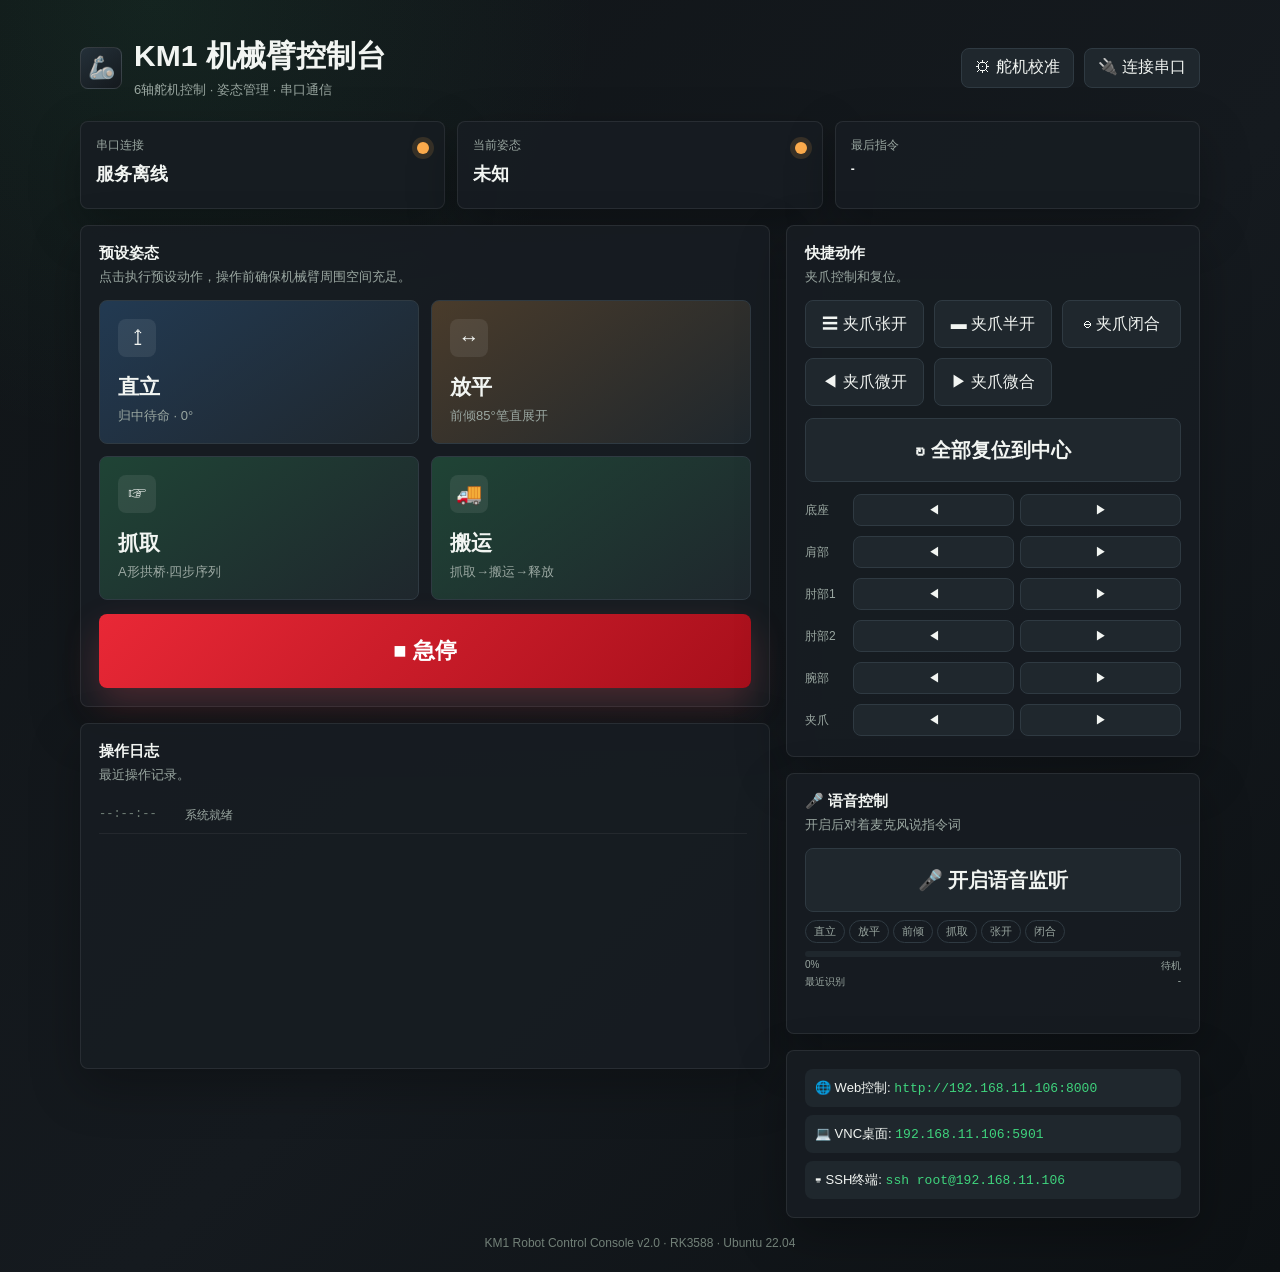
==== 子项目/RK3588_语音识别_机械臂/latest_from_3588/extracted/root/robot_arm/frontend/index.html @ 9ca60132 "backup: artificial intelligence lab" ====
﻿<!DOCTYPE html>
<html lang="zh-CN">
<head>
<meta charset="UTF-8">
<meta name="viewport" content="width=device-width, initial-scale=1.0">
<title>KM1 机械臂控制台</title>
<style>
:root {
  color-scheme: dark;
  --bg: #0d1114; --surface: #171d22; --surface2: #1f272d;
  --line: #2f3a42; --text: #f2f5f2; --muted: #9aa7a1; --muted2: #728078;
  --green: #3fd47d; --blue: #4da3ff; --orange: #ffad4d; --red: #ff5b66;
  --green-soft: rgba(63,212,125,0.14);
  --radius: 8px; --shadow: 0 18px 50px rgba(0,0,0,0.28);
}
* { box-sizing: border-box; }
body {
  margin: 0; min-height: 100vh; font-family: -apple-system,BlinkMacSystemFont,"Microsoft YaHei",sans-serif;
  background: radial-gradient(circle at 12% 0%, rgba(63,212,125,0.08), transparent 28rem),
              linear-gradient(135deg, #101417 0%, #151a1f 55%, #0d1114 100%);
  color: var(--text);
}
button, input { font: inherit; }
button { -webkit-tap-highlight-color: transparent; }
.app { width: min(1120px, calc(100% - 32px)); margin: 0 auto; padding: 22px 0 18px; }
.topbar { display: flex; align-items: center; justify-content: space-between; gap: 18px; padding: 14px 0 22px; }
.brand { display: flex; align-items: center; gap: 12px; }
.brand-mark { width: 42px; height: 42px; display: grid; place-items: center; border: 1px solid rgba(255,255,255,0.12); border-radius: var(--radius); background: linear-gradient(145deg,#243039,#14191d); font-size: 22px; }
h1 { margin: 0; font-size: clamp(21px,3vw,30px); }
.subtitle { margin: 4px 0 0; color: var(--muted); font-size: 13px; }
.status-grid { display: grid; grid-template-columns: repeat(3, minmax(0,1fr)); gap: 12px; margin-bottom: 16px; }
.status-tile, .panel { background: rgba(23,29,34,0.92); border: 1px solid rgba(255,255,255,0.08); border-radius: var(--radius); box-shadow: var(--shadow); }
.status-tile { min-height: 88px; padding: 15px; display: flex; justify-content: space-between; gap: 14px; }
.status-label { display: block; color: var(--muted); font-size: 12px; margin-bottom: 8px; }
.status-value { display: block; font-size: 18px; font-weight: 700; }
.dot { flex: 0 0 auto; width: 12px; height: 12px; margin-top: 5px; border-radius: 50%; background: #5f6a64; box-shadow: 0 0 0 5px rgba(255,255,255,0.04); }
.dot.on { background: var(--green); box-shadow: 0 0 0 5px var(--green-soft), 0 0 18px rgba(63,212,125,0.6); }
.dot.warn { background: var(--orange); box-shadow: 0 0 0 5px rgba(255,173,77,0.14); }
main { display: grid; grid-template-columns: minmax(0,1.25fr) minmax(320px,0.75fr); gap: 16px; align-items: start; }
.panel { padding: 18px; }
.panel + .panel { margin-top: 16px; }
.panel-head { display: flex; align-items: flex-start; justify-content: space-between; gap: 12px; margin-bottom: 14px; }
h2 { margin: 0; font-size: 15px; }
.section-note { margin: 5px 0 0; color: var(--muted); font-size: 13px; }
.pose-grid { display: grid; grid-template-columns: repeat(2, minmax(0,1fr)); gap: 12px; }
.pose-btn { min-height: 120px; padding: 18px; text-align: left; color: var(--text); background: var(--surface2); border: 1px solid var(--line); border-radius: var(--radius); cursor: pointer; transition: transform 0.12s, border-color 0.12s, background 0.12s; }
.pose-btn:hover { transform: translateY(-1px); }
.pose-btn.custom { background: linear-gradient(145deg, rgba(77,163,255,0.22), rgba(31,39,45,0.98)); }
.pose-btn.stand { background: linear-gradient(145deg, rgba(77,163,255,0.22), rgba(31,39,45,0.98)); }
.pose-btn.flat { background: linear-gradient(145deg, rgba(255,173,77,0.22), rgba(31,39,45,0.98)); }
.pose-btn.grab { background: linear-gradient(145deg, rgba(63,212,125,0.22), rgba(31,39,45,0.98)); }
.pose-icon { display: grid; place-items: center; width: 38px; height: 38px; margin-bottom: 16px; border-radius: var(--radius); background: rgba(255,255,255,0.08); font-size: 21px; }
.pose-title { display: block; font-size: 21px; font-weight: 800; margin-bottom: 6px; }
.pose-desc { display: block; color: var(--muted); font-size: 13px; }
.stop-btn { width: 100%; min-height: 74px; margin-top: 14px; padding: 0 18px; display: flex; align-items: center; justify-content: center; gap: 10px; color: #fff; background: linear-gradient(135deg,#e92836,#a70f1b); border: 0; border-radius: var(--radius); cursor: pointer; box-shadow: 0 16px 36px rgba(255,91,102,0.22); font-size: 22px; font-weight: 900; transition: transform 0.12s, box-shadow 0.12s; }
.stop-btn:hover { box-shadow: 0 18px 42px rgba(255,91,102,0.32); }
.quick-grid { display: grid; grid-template-columns: repeat(3, minmax(0,1fr)); gap: 10px; }
.quick-btn { min-height: 48px; padding: 0 13px; display: inline-flex; align-items: center; justify-content: center; gap: 8px; color: var(--text); background: var(--surface2); border: 1px solid var(--line); border-radius: var(--radius); cursor: pointer; transition: transform 0.12s, border-color 0.12s, background 0.12s; }
.quick-btn:hover { border-color: var(--green); color: var(--green); }
.large-btn { min-height: 64px; font-size: 20px; font-weight: 800; }
.pose-btn:active, .stop-btn:active, .quick-btn:active { transform: scale(0.98); }
.serial-row { display: flex; gap: 10px; align-items: center; margin-bottom: 12px; }
.serial-status { font-size: 13px; color: var(--muted); }
.log-list { height: 252px; overflow-y: auto; padding-right: 4px; color: var(--muted); font-family: "Cascadia Mono",Consolas,monospace; font-size: 12px; }
.log-list div { display: grid; grid-template-columns: 76px 1fr; gap: 10px; padding: 9px 0; border-bottom: 1px solid rgba(255,255,255,0.06); }
.log-list time { color: var(--muted2); }
.log-list .ok { color: var(--green); }
.log-list .err { color: var(--red); }
.footer { padding: 18px 0 4px; color: var(--muted2); text-align: center; font-size: 12px; }
.link-btn { display: inline-flex; align-items: center; justify-content: center; gap: 8px; min-height: 40px; padding: 0 13px; color: var(--text); text-decoration: none; background: var(--surface2); border: 1px solid var(--line); border-radius: var(--radius); cursor: pointer; transition: transform 0.12s, border-color 0.12s, color 0.12s; }
.link-btn:hover { border-color: var(--green); color: var(--green); }
@media (max-width: 860px) { .status-grid, main { grid-template-columns: 1fr; } }
@media (max-width: 540px) { .app { width: min(100% - 20px, 1120px); } .pose-grid, .quick-grid { grid-template-columns: 1fr; } .panel { padding: 15px; } }
</style>
</head>
<body>
<div class="app">
  <header class="topbar">
    <div class="brand">
      <div class="brand-mark">&#129470;</div>
      <div><h1>KM1 机械臂控制台</h1><p class="subtitle">6轴舵机控制 · 姿态管理 · 串口通信</p></div>
    </div>
    <nav style="display:flex;gap:10px;flex-wrap:wrap;">
      <a class="link-btn" href="/calibrate">&#9881; 舵机校准</a>
      <button class="link-btn" onclick="toggleSerial()" id="serial-btn">&#128268; 连接串口</button>
    </nav>
  </header>

  <section class="status-grid">
    <div class="status-tile"><div><span class="status-label">串口连接</span><span class="status-value" id="serial-text">检查中</span></div><span id="serial-dot" class="dot"></span></div>
    <div class="status-tile"><div><span class="status-label">当前姿态</span><span class="status-value" id="pose-text">未知</span></div><span class="dot warn"></span></div>
    <div class="status-tile"><div><span class="status-label">最后指令</span><span class="status-value" id="last-cmd" style="font-size:12px;word-break:break-all;">-</span></div></div>
  </section>

  <main>
    <section>
      <div class="panel">
        <div class="panel-head"><div><h2>预设姿态</h2><p class="section-note">点击执行预设动作，操作前确保机械臂周围空间充足。</p></div></div>
        <div class="pose-grid" id="pose-grid">
          <button class="pose-btn stand" onclick="doPose('直立')"><span class="pose-icon">&#8613;</span><span class="pose-title">直立</span><span class="pose-desc">归中待命 · 0°</span></button>
          <button class="pose-btn flat" onclick="doPose('放平')"><span class="pose-icon">&#8596;</span><span class="pose-title">放平</span><span class="pose-desc">前倾85°笔直展开</span></button>
          <button class="pose-btn grab" onclick="doSequence('抓取')"><span class="pose-icon">&#9758;</span><span class="pose-title">抓取</span><span class="pose-desc">A形拱桥·四步序列</span></button>
          <button class="pose-btn" style="background:linear-gradient(145deg,rgba(63,212,125,0.22),rgba(31,39,45,0.98))" onclick="doSequence('搬运')"><span class="pose-icon">&#128666;</span><span class="pose-title">搬运</span><span class="pose-desc">抓取→搬运→释放</span></button>
        </div>
        <button class="stop-btn" onclick="doStop()">&#9632; 急停</button>
      </div>

      <div class="panel">
        <div class="panel-head"><div><h2>操作日志</h2><p class="section-note">最近操作记录。</p></div></div>
        <div class="log-list" id="log-list"><div><time>--:--:--</time><span>系统就绪</span></div></div>
      </div>
    </section>

    <aside>
      <div class="panel">
        <div class="panel-head"><div><h2>快捷动作</h2><p class="section-note">夹爪控制和复位。</p></div></div>
        <div class="quick-grid">
          <button class="quick-btn" onclick="doGripper('open')">&#9776; 夹爪张开</button>
          <button class="quick-btn" onclick="doGripper('half')">&#9644; 夹爪半开</button>
          <button class="quick-btn" onclick="doGripper('close')">&#8854; 夹爪闭合</button>
          <button class="quick-btn" onclick="doGripperStep(-60)">&#9664; 夹爪微开</button>
          <button class="quick-btn" onclick="doGripperStep(60)">&#9654; 夹爪微合</button>
        </div>
        <button class="quick-btn large-btn" onclick="doAllCenter()" style="width:100%;margin-top:12px;">&#8635; 全部复位到中心</button>
        <div style="margin-top:10px;display:grid;gap:6px;" id="joint-controls"></div>
      </div>

      <div class="panel">
        <div class="panel-head"><div><h2>&#127908; 语音控制</h2><p class="section-note">开启后对着麦克风说指令词</p></div></div>
        <button class="quick-btn large-btn" id="voice-btn" onclick="toggleVoice()" style="width:100%;">&#127908; 开启语音监听</button>
        <div style="margin-top:8px;display:flex;flex-wrap:wrap;gap:4px;">
          <span style="padding:3px 8px;border:1px solid var(--line);border-radius:99px;font-size:11px;color:var(--muted);">直立</span>
          <span style="padding:3px 8px;border:1px solid var(--line);border-radius:99px;font-size:11px;color:var(--muted);">放平</span>
          <span style="padding:3px 8px;border:1px solid var(--line);border-radius:99px;font-size:11px;color:var(--muted);">前倾</span>
          <span style="padding:3px 8px;border:1px solid var(--line);border-radius:99px;font-size:11px;color:var(--muted);">抓取</span>
          <span style="padding:3px 8px;border:1px solid var(--line);border-radius:99px;font-size:11px;color:var(--muted);">张开</span>
          <span style="padding:3px 8px;border:1px solid var(--line);border-radius:99px;font-size:11px;color:var(--muted);">闭合</span>
        </div>
        <div style="margin-top:8px;height:6px;background:var(--surface2);border-radius:3px;overflow:hidden;">
          <div id="level-bar" style="height:100%;width:0%;background:linear-gradient(90deg,var(--green),var(--orange),var(--red));transition:width 0.3s;"></div>
        </div>
        <div style="display:flex;justify-content:space-between;font-size:10px;color:var(--muted);margin-top:2px;">
          <span id="level-text">0%</span><span id="voice-state">待机</span>
        </div>
        <div style="display:flex;justify-content:space-between;font-size:10px;color:var(--muted);margin-top:2px;">
          <span>最近识别</span><span id="voice-text-display">-</span>
        </div>
        <p id="voice-result" style="color:var(--green);font-size:13px;margin:8px 0 0;min-height:18px;"></p>
      </div>

      <div class="panel">
        <div style="display:grid;gap:8px;">
          <div style="padding:10px;background:var(--surface2);border-radius:var(--radius);font-size:13px;">
            &#127760; Web控制: <code style="color:var(--green);">http://192.168.11.106:8000</code>
          </div>
          <div style="padding:10px;background:var(--surface2);border-radius:var(--radius);font-size:13px;">
            &#128187; VNC桌面: <code style="color:var(--green);">192.168.11.106:5901</code>
          </div>
          <div style="padding:10px;background:var(--surface2);border-radius:var(--radius);font-size:13px;">
            &#9000; SSH终端: <code style="color:var(--green);">ssh root@192.168.11.106</code>
          </div>
        </div>
      </div>
    </aside>
  </main>
  <footer class="footer">KM1 Robot Control Console v2.0 · RK3588 · Ubuntu 22.04</footer>
</div>

<script>
const API = '';
let serialConnected = false;
let voiceOn = false;
let voiceTimer = null;

function setVoiceLevel(percent) {
  const raw = Math.max(0, Math.min(100, Number(percent) || 0));
  const p = Math.min(100, Math.pow(raw / 100, 0.72) * 78);
  document.getElementById('level-bar').style.width = p + '%';
  document.getElementById('level-text').textContent = Math.round(raw) + '%';
}

function syncVoiceStatus(v) {
  document.getElementById('voice-btn').textContent = v.running ? '关闭语音监听' : '开启语音监听';
  voiceOn = Boolean(v.running);
  document.getElementById('voice-state').textContent = v.last_error ? ('异常: ' + v.last_error) : (v.busy ? '识别中' : (v.running ? '监听中' : '待机'));
  document.getElementById('voice-text-display').textContent = v.last_command || v.text || '-';
  if (voiceOn) {
    setVoiceLevel((Number(v.peak) || 0) * 100);
  } else {
    setVoiceLevel(0);
  }
}

async function refreshStatus() {
  try {
    const res = await fetch(API + '/api/status');
    const s = await res.json();
    serialConnected = Boolean(s.serial && s.serial.connected);
    document.getElementById('serial-dot').className = 'dot ' + (serialConnected ? 'on' : '');
    document.getElementById('serial-text').textContent = serialConnected ? '已连接' : '未连接';
    document.getElementById('serial-btn').textContent = serialConnected ? '断开串口' : '连接串口';
    document.getElementById('pose-text').textContent = s.robot ? s.robot.current_pose : '未知';
    document.getElementById('last-cmd').textContent = s.serial ? (s.serial.last_command || '-') : '-';
    const v = s.voice || {};
    syncVoiceStatus(v);
    if (s.robot && s.robot.available_poses) renderPoses(s.robot.available_poses);
  } catch (e) {
    document.getElementById('serial-dot').className = 'dot warn';
    document.getElementById('serial-text').textContent = '服务离线';
  }
}

function renderPoses(poses) {
  const grid = document.getElementById('pose-grid');
  const builtin = ['直立','放平'];
  poses.forEach(p => {
    if (builtin.includes(p.name)) return;
    if (document.getElementById('pose-'+p.name)) return;
    const btn = document.createElement('button');
    btn.className = 'pose-btn custom'; btn.id = 'pose-' + p.name;
    btn.onclick = () => doPose(p.name);
    btn.innerHTML = '<span class="pose-icon">&#9733;</span><span class="pose-title">'+p.name+'</span><span class="pose-desc">'+p.description+'</span>';
    grid.appendChild(btn);
  });
}

async function toggleSerial() {
  if (serialConnected) {
    const res = await fetch(API + '/api/serial/disconnect');
    const r = await res.json();
    log('断开串口', r.success ? '' : 'err');
  } else {
    const res = await fetch(API + '/api/serial/connect');
    const r = await res.json();
    log('连接串口 ' + r.port, r.success ? 'ok' : 'err');
  }
  refreshStatus();
}

async function doPose(name) {
  log('执行姿态: ' + name, 'ok');
  try {
    const res = await fetch(API + '/api/robot/pose/' + encodeURIComponent(name), { method: 'POST' });
    const r = await res.json();
    log(r.success ? name + ' 完成' : name + ' 失败', r.success ? 'ok' : 'err');
  } catch(e) { log('请求失败', 'err'); }
  refreshStatus();
}

async function doSequence(name) {
  log('执行序列: '+name, 'ok');
  try {
    const r = await (await fetch(API+'/api/robot/sequence/'+encodeURIComponent(name),{method:'POST'})).json();
    log(r.success?name+' 完成':name+' 失败', r.success?'ok':'err');
  }catch(e){log('序列请求失败','err')}
  refreshStatus();
}
async function doStop() {
  log('急停!', 'err');
  try {
    const res = await fetch(API + '/api/robot/stop', { method: 'POST' });
    const r = await res.json();
    log(r.success ? '急停完成' : '急停失败', r.success ? 'ok' : 'err');
  } catch(e) { log('请求失败', 'err'); }
  refreshStatus();
}

async function doGripper(action) {
  const names = {open:'夹爪张开',close:'夹爪闭合',half:'夹爪半开'};
  log(names[action]);
  try {
    const res = await fetch(API + '/api/robot/gripper/' + action, { method: 'POST' });
    const r = await res.json();
    log(r.success ? names[action]+' 完成' : names[action]+' 失败', r.success ? 'ok' : 'err');
  } catch(e) { log('请求失败', 'err'); }
  refreshStatus();
}

const JOINT_NAMES = ['底座','肩部','肘部1','肘部2','腕部','夹爪'];
const rotating = {};
function renderJoints() {
  const c = document.getElementById('joint-controls');
  c.innerHTML = JOINT_NAMES.map((n,i)=>`
    <div style="display:flex;align-items:center;gap:6px;padding:2px 0;">
      <span style="font-size:12px;color:var(--muted);width:42px;">${n}</span>
      <button class="quick-btn" id="j${i}minus" onclick="toggleJoint(${i},'minus')" style="flex:1;min-height:32px;font-size:12px;">◀</button>
      <button class="quick-btn" id="j${i}plus" onclick="toggleJoint(${i},'plus')" style="flex:1;min-height:32px;font-size:12px;">▶</button>
    </div>
  `).join('');
}
async function toggleJoint(id, dir) {
  if (rotating[id] === dir) {
    await fetch(API+'/api/robot/joint/'+id+'/stop',{method:'POST'});
    rotating[id] = null;
    document.getElementById('j'+id+dir).textContent = dir==='plus'?'▶':'◀';
    log(JOINT_NAMES[id]+' 停止');
  } else {
    if (rotating[id]) await fetch(API+'/api/robot/joint/'+id+'/stop',{method:'POST'});
    const r = await (await fetch(API+'/api/robot/joint/'+id+'/'+dir,{method:'POST'})).json();
    if (r.success) {
      rotating[id] = dir;
      document.getElementById('j'+id+'plus').textContent = dir==='plus'?'■':'▶';
      document.getElementById('j'+id+'minus').textContent = dir==='minus'?'■':'◀';
      const labels = {plus:'+',minus:'-'};
      log(JOINT_NAMES[id]+' '+(dir==='plus'?'正转':'反转'));
    }
  }
}
renderJoints();
async function doAllCenter() {
  log('全部复位到中心');
  try {
    const res = await fetch(API + '/api/robot/all_center', { method: 'POST' });
    const r = await res.json();
    log(r.success ? '复位完成' : '复位失败', r.success ? 'ok' : 'err');
  } catch(e) { log('请求失败', 'err'); }
  refreshStatus();
}

function log(msg, cls) {
  const list = document.getElementById('log-list');
  const div = document.createElement('div');
  const time = document.createElement('time');
  const text = document.createElement('span');
  time.textContent = new Date().toLocaleTimeString();
  text.textContent = msg;
  if (cls) text.className = cls;
  div.append(time, text);
  list.prepend(div);
  if (list.children.length > 50) list.removeChild(list.lastChild);
}

async function toggleVoice() {
  const next = !voiceOn;
  const ep = next ? '/api/voice/start' : '/api/voice/stop';
  try {
    const r = await (await fetch(API+ep)).json();
    if(!r.success){log('语音切换失败','err');return}
    voiceOn = typeof r.running === 'boolean' ? r.running : next;
    log(voiceOn?'语音监听已开启':'语音监听已关闭', voiceOn?'ok':'');
    if(voiceOn) startVoicePoll();
    else {clearInterval(voiceTimer);voiceTimer=null;document.getElementById('voice-result').textContent='';setVoiceLevel(0);}
  }catch(e){log('语音请求失败','err')}
  refreshStatus();
}
function startVoicePoll(){
  if(voiceTimer) clearInterval(voiceTimer);
  voiceTimer = setInterval(async()=>{
    if(!voiceOn){clearInterval(voiceTimer);voiceTimer=null;return}
    try{
      const r=await(await fetch(API+'/api/voice/poll')).json();
      if(r.command){document.getElementById('voice-result').textContent='识别: '+r.command;log('语音: '+r.command,'ok')}
      const status = await (await fetch(API+'/api/status')).json();
      syncVoiceStatus(status.voice || {});
    }catch(e){}
  },800);
}
refreshStatus();
setInterval(refreshStatus, 3000);
</script>
</body>
</html>
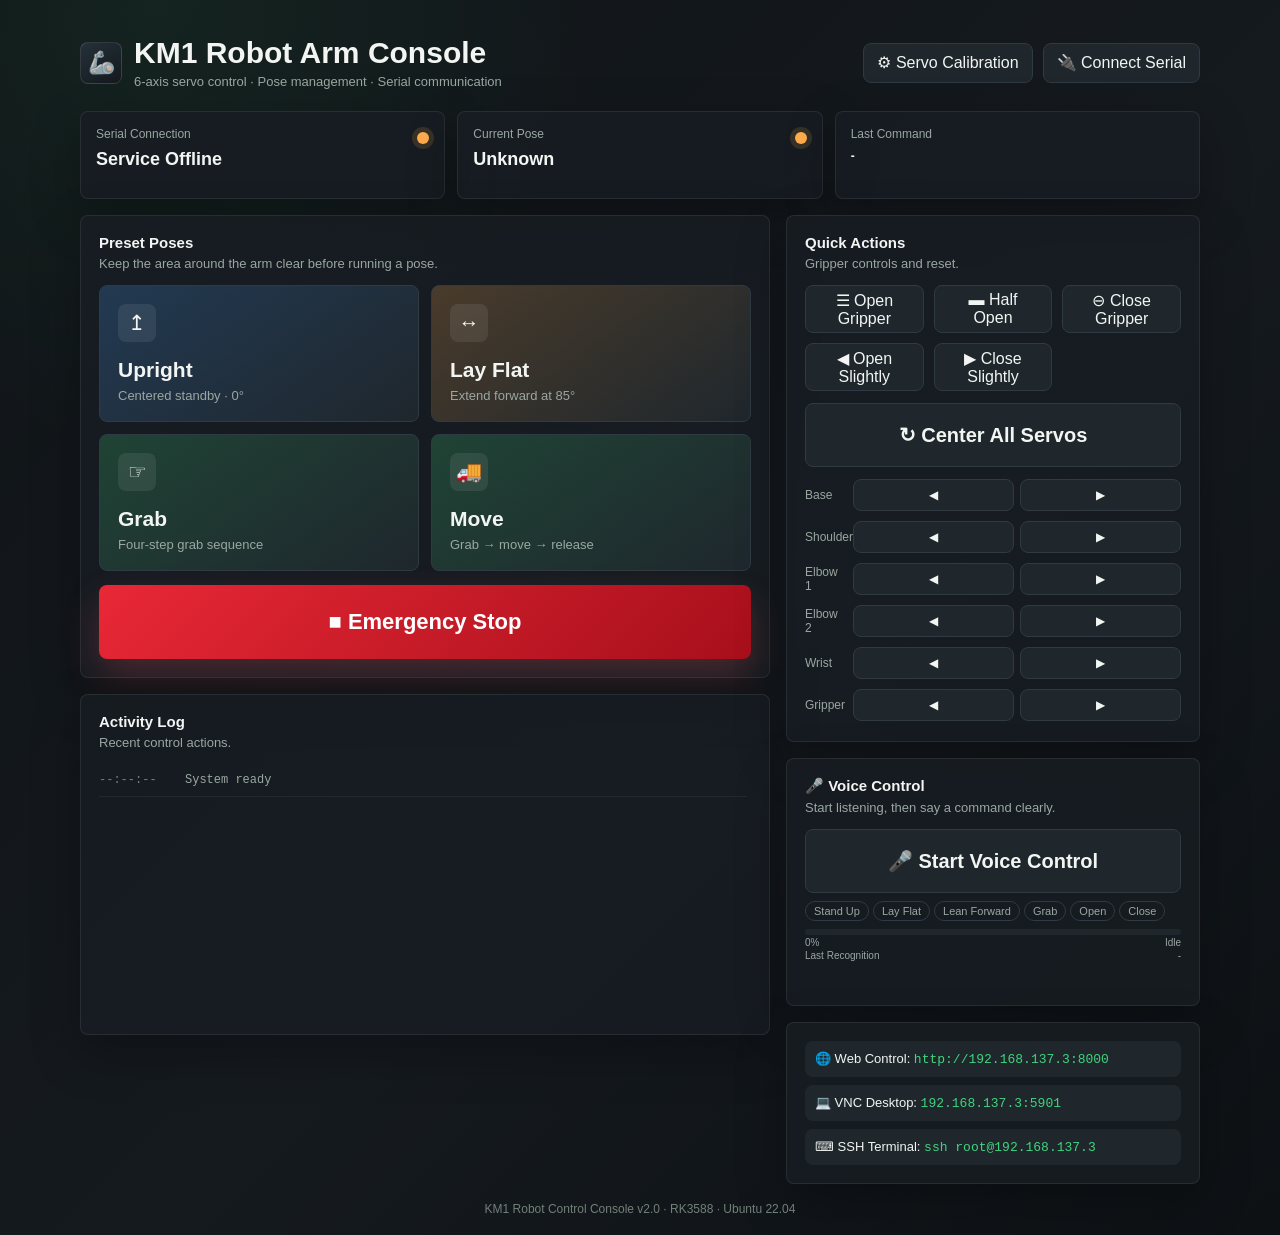
==== commit f7ed7663: "feat: ship fixed English AI BOX demo" ====
--- a/子项目/RK3588_语音识别_机械臂/latest_from_3588/extracted/root/robot_arm/frontend/index.html
+++ b/子项目/RK3588_语音识别_机械臂/latest_from_3588/extracted/root/robot_arm/frontend/index.html
@@ -1,9 +1,9 @@
 ﻿<!DOCTYPE html>
-<html lang="zh-CN">
+<html lang="en">
 <head>
 <meta charset="UTF-8">
 <meta name="viewport" content="width=device-width, initial-scale=1.0">
-<title>KM1 机械臂控制台</title>
+<title>KM1 Robot Arm Console</title>
 <style>
 :root {
   color-scheme: dark;
@@ -78,72 +78,72 @@
   <header class="topbar">
     <div class="brand">
       <div class="brand-mark">&#129470;</div>
-      <div><h1>KM1 机械臂控制台</h1><p class="subtitle">6轴舵机控制 · 姿态管理 · 串口通信</p></div>
+      <div><h1>KM1 Robot Arm Console</h1><p class="subtitle">6-axis servo control · Pose management · Serial communication</p></div>
     </div>
     <nav style="display:flex;gap:10px;flex-wrap:wrap;">
-      <a class="link-btn" href="/calibrate">&#9881; 舵机校准</a>
-      <button class="link-btn" onclick="toggleSerial()" id="serial-btn">&#128268; 连接串口</button>
+      <a class="link-btn" href="/calibrate">&#9881; Servo Calibration</a>
+      <button class="link-btn" onclick="toggleSerial()" id="serial-btn">&#128268; Connect Serial</button>
     </nav>
   </header>
 
   <section class="status-grid">
-    <div class="status-tile"><div><span class="status-label">串口连接</span><span class="status-value" id="serial-text">检查中</span></div><span id="serial-dot" class="dot"></span></div>
-    <div class="status-tile"><div><span class="status-label">当前姿态</span><span class="status-value" id="pose-text">未知</span></div><span class="dot warn"></span></div>
-    <div class="status-tile"><div><span class="status-label">最后指令</span><span class="status-value" id="last-cmd" style="font-size:12px;word-break:break-all;">-</span></div></div>
+    <div class="status-tile"><div><span class="status-label">Serial Connection</span><span class="status-value" id="serial-text">Checking</span></div><span id="serial-dot" class="dot"></span></div>
+    <div class="status-tile"><div><span class="status-label">Current Pose</span><span class="status-value" id="pose-text">Unknown</span></div><span class="dot warn"></span></div>
+    <div class="status-tile"><div><span class="status-label">Last Command</span><span class="status-value" id="last-cmd" style="font-size:12px;word-break:break-all;">-</span></div></div>
   </section>
 
   <main>
     <section>
       <div class="panel">
-        <div class="panel-head"><div><h2>预设姿态</h2><p class="section-note">点击执行预设动作，操作前确保机械臂周围空间充足。</p></div></div>
+        <div class="panel-head"><div><h2>Preset Poses</h2><p class="section-note">Keep the area around the arm clear before running a pose.</p></div></div>
         <div class="pose-grid" id="pose-grid">
-          <button class="pose-btn stand" onclick="doPose('直立')"><span class="pose-icon">&#8613;</span><span class="pose-title">直立</span><span class="pose-desc">归中待命 · 0°</span></button>
-          <button class="pose-btn flat" onclick="doPose('放平')"><span class="pose-icon">&#8596;</span><span class="pose-title">放平</span><span class="pose-desc">前倾85°笔直展开</span></button>
-          <button class="pose-btn grab" onclick="doSequence('抓取')"><span class="pose-icon">&#9758;</span><span class="pose-title">抓取</span><span class="pose-desc">A形拱桥·四步序列</span></button>
-          <button class="pose-btn" style="background:linear-gradient(145deg,rgba(63,212,125,0.22),rgba(31,39,45,0.98))" onclick="doSequence('搬运')"><span class="pose-icon">&#128666;</span><span class="pose-title">搬运</span><span class="pose-desc">抓取→搬运→释放</span></button>
-        </div>
-        <button class="stop-btn" onclick="doStop()">&#9632; 急停</button>
-      </div>
-
-      <div class="panel">
-        <div class="panel-head"><div><h2>操作日志</h2><p class="section-note">最近操作记录。</p></div></div>
-        <div class="log-list" id="log-list"><div><time>--:--:--</time><span>系统就绪</span></div></div>
+          <button class="pose-btn stand" onclick="doPose('\u76f4\u7acb')"><span class="pose-icon">&#8613;</span><span class="pose-title">Upright</span><span class="pose-desc">Centered standby · 0°</span></button>
+          <button class="pose-btn flat" onclick="doPose('\u653e\u5e73')"><span class="pose-icon">&#8596;</span><span class="pose-title">Lay Flat</span><span class="pose-desc">Extend forward at 85°</span></button>
+          <button class="pose-btn grab" onclick="doSequence('\u6293\u53d6')"><span class="pose-icon">&#9758;</span><span class="pose-title">Grab</span><span class="pose-desc">Four-step grab sequence</span></button>
+          <button class="pose-btn" style="background:linear-gradient(145deg,rgba(63,212,125,0.22),rgba(31,39,45,0.98))" onclick="doSequence('\u642c\u8fd0')"><span class="pose-icon">&#128666;</span><span class="pose-title">Move</span><span class="pose-desc">Grab → move → release</span></button>
+        </div>
+        <button class="stop-btn" onclick="doStop()">&#9632; Emergency Stop</button>
+      </div>
+
+      <div class="panel">
+        <div class="panel-head"><div><h2>Activity Log</h2><p class="section-note">Recent control actions.</p></div></div>
+        <div class="log-list" id="log-list"><div><time>--:--:--</time><span>System ready</span></div></div>
       </div>
     </section>
 
     <aside>
       <div class="panel">
-        <div class="panel-head"><div><h2>快捷动作</h2><p class="section-note">夹爪控制和复位。</p></div></div>
+        <div class="panel-head"><div><h2>Quick Actions</h2><p class="section-note">Gripper controls and reset.</p></div></div>
         <div class="quick-grid">
-          <button class="quick-btn" onclick="doGripper('open')">&#9776; 夹爪张开</button>
-          <button class="quick-btn" onclick="doGripper('half')">&#9644; 夹爪半开</button>
-          <button class="quick-btn" onclick="doGripper('close')">&#8854; 夹爪闭合</button>
-          <button class="quick-btn" onclick="doGripperStep(-60)">&#9664; 夹爪微开</button>
-          <button class="quick-btn" onclick="doGripperStep(60)">&#9654; 夹爪微合</button>
-        </div>
-        <button class="quick-btn large-btn" onclick="doAllCenter()" style="width:100%;margin-top:12px;">&#8635; 全部复位到中心</button>
+          <button class="quick-btn" onclick="doGripper('open')">&#9776; Open Gripper</button>
+          <button class="quick-btn" onclick="doGripper('half')">&#9644; Half Open</button>
+          <button class="quick-btn" onclick="doGripper('close')">&#8854; Close Gripper</button>
+          <button class="quick-btn" onclick="doGripperStep(-60)">&#9664; Open Slightly</button>
+          <button class="quick-btn" onclick="doGripperStep(60)">&#9654; Close Slightly</button>
+        </div>
+        <button class="quick-btn large-btn" onclick="doAllCenter()" style="width:100%;margin-top:12px;">&#8635; Center All Servos</button>
         <div style="margin-top:10px;display:grid;gap:6px;" id="joint-controls"></div>
       </div>
 
       <div class="panel">
-        <div class="panel-head"><div><h2>&#127908; 语音控制</h2><p class="section-note">开启后对着麦克风说指令词</p></div></div>
-        <button class="quick-btn large-btn" id="voice-btn" onclick="toggleVoice()" style="width:100%;">&#127908; 开启语音监听</button>
+        <div class="panel-head"><div><h2>&#127908; Voice Control</h2><p class="section-note">Start listening, then say a command clearly.</p></div></div>
+        <button class="quick-btn large-btn" id="voice-btn" onclick="toggleVoice()" style="width:100%;">&#127908; Start Voice Control</button>
         <div style="margin-top:8px;display:flex;flex-wrap:wrap;gap:4px;">
-          <span style="padding:3px 8px;border:1px solid var(--line);border-radius:99px;font-size:11px;color:var(--muted);">直立</span>
-          <span style="padding:3px 8px;border:1px solid var(--line);border-radius:99px;font-size:11px;color:var(--muted);">放平</span>
-          <span style="padding:3px 8px;border:1px solid var(--line);border-radius:99px;font-size:11px;color:var(--muted);">前倾</span>
-          <span style="padding:3px 8px;border:1px solid var(--line);border-radius:99px;font-size:11px;color:var(--muted);">抓取</span>
-          <span style="padding:3px 8px;border:1px solid var(--line);border-radius:99px;font-size:11px;color:var(--muted);">张开</span>
-          <span style="padding:3px 8px;border:1px solid var(--line);border-radius:99px;font-size:11px;color:var(--muted);">闭合</span>
+          <span style="padding:3px 8px;border:1px solid var(--line);border-radius:99px;font-size:11px;color:var(--muted);">Stand Up</span>
+          <span style="padding:3px 8px;border:1px solid var(--line);border-radius:99px;font-size:11px;color:var(--muted);">Lay Flat</span>
+          <span style="padding:3px 8px;border:1px solid var(--line);border-radius:99px;font-size:11px;color:var(--muted);">Lean Forward</span>
+          <span style="padding:3px 8px;border:1px solid var(--line);border-radius:99px;font-size:11px;color:var(--muted);">Grab</span>
+          <span style="padding:3px 8px;border:1px solid var(--line);border-radius:99px;font-size:11px;color:var(--muted);">Open</span>
+          <span style="padding:3px 8px;border:1px solid var(--line);border-radius:99px;font-size:11px;color:var(--muted);">Close</span>
         </div>
         <div style="margin-top:8px;height:6px;background:var(--surface2);border-radius:3px;overflow:hidden;">
           <div id="level-bar" style="height:100%;width:0%;background:linear-gradient(90deg,var(--green),var(--orange),var(--red));transition:width 0.3s;"></div>
         </div>
         <div style="display:flex;justify-content:space-between;font-size:10px;color:var(--muted);margin-top:2px;">
-          <span id="level-text">0%</span><span id="voice-state">待机</span>
+          <span id="level-text">0%</span><span id="voice-state">Idle</span>
         </div>
         <div style="display:flex;justify-content:space-between;font-size:10px;color:var(--muted);margin-top:2px;">
-          <span>最近识别</span><span id="voice-text-display">-</span>
+          <span>Last Recognition</span><span id="voice-text-display">-</span>
         </div>
         <p id="voice-result" style="color:var(--green);font-size:13px;margin:8px 0 0;min-height:18px;"></p>
       </div>
@@ -151,13 +151,13 @@
       <div class="panel">
         <div style="display:grid;gap:8px;">
           <div style="padding:10px;background:var(--surface2);border-radius:var(--radius);font-size:13px;">
-            &#127760; Web控制: <code style="color:var(--green);">http://192.168.11.106:8000</code>
+            &#127760; Web Control: <code style="color:var(--green);">http://192.168.137.3:8000</code>
           </div>
           <div style="padding:10px;background:var(--surface2);border-radius:var(--radius);font-size:13px;">
-            &#128187; VNC桌面: <code style="color:var(--green);">192.168.11.106:5901</code>
+            &#128187; VNC Desktop: <code style="color:var(--green);">192.168.137.3:5901</code>
           </div>
           <div style="padding:10px;background:var(--surface2);border-radius:var(--radius);font-size:13px;">
-            &#9000; SSH终端: <code style="color:var(--green);">ssh root@192.168.11.106</code>
+            &#9000; SSH Terminal: <code style="color:var(--green);">ssh root@192.168.137.3</code>
           </div>
         </div>
       </div>
@@ -168,6 +168,8 @@
 
 <script>
 const API = '';
+const DISPLAY_NAMES = {'\u76f4\u7acb':'Stand Up','\u653e\u5e73':'Lay Flat','\u6293\u53d6':'Grab','\u642c\u8fd0':'Move','\u6293\u53d6\u4f4d':'Grab Position','\u524d\u503e':'Lean Forward','\u505c\u6b62':'Stop','\u5f20\u5f00':'Open','\u95ed\u5408':'Close','\u590d\u4f4d':'Reset'};
+const displayName = value => DISPLAY_NAMES[value] || value || '-';
 let serialConnected = false;
 let voiceOn = false;
 let voiceTimer = null;
@@ -180,9 +182,9 @@
 }
 
 function syncVoiceStatus(v) {
-  document.getElementById('voice-btn').textContent = v.running ? '关闭语音监听' : '开启语音监听';
+  document.getElementById('voice-btn').textContent = v.running ? 'Stop Voice Control' : 'Start Voice Control';
   voiceOn = Boolean(v.running);
-  document.getElementById('voice-state').textContent = v.last_error ? ('异常: ' + v.last_error) : (v.busy ? '识别中' : (v.running ? '监听中' : '待机'));
+  document.getElementById('voice-state').textContent = v.last_error ? ('Error: ' + v.last_error) : (v.busy ? 'Recognizing' : (v.running ? 'Listening' : 'Idle'));
   document.getElementById('voice-text-display').textContent = v.last_command || v.text || '-';
   if (voiceOn) {
     setVoiceLevel((Number(v.peak) || 0) * 100);
@@ -197,22 +199,22 @@
     const s = await res.json();
     serialConnected = Boolean(s.serial && s.serial.connected);
     document.getElementById('serial-dot').className = 'dot ' + (serialConnected ? 'on' : '');
-    document.getElementById('serial-text').textContent = serialConnected ? '已连接' : '未连接';
-    document.getElementById('serial-btn').textContent = serialConnected ? '断开串口' : '连接串口';
-    document.getElementById('pose-text').textContent = s.robot ? s.robot.current_pose : '未知';
+    document.getElementById('serial-text').textContent = serialConnected ? 'Connected' : 'Disconnected';
+    document.getElementById('serial-btn').textContent = serialConnected ? 'Disconnect Serial' : 'Connect Serial';
+    document.getElementById('pose-text').textContent = s.robot ? displayName(s.robot.current_pose) : 'Unknown';
     document.getElementById('last-cmd').textContent = s.serial ? (s.serial.last_command || '-') : '-';
     const v = s.voice || {};
     syncVoiceStatus(v);
     if (s.robot && s.robot.available_poses) renderPoses(s.robot.available_poses);
   } catch (e) {
     document.getElementById('serial-dot').className = 'dot warn';
-    document.getElementById('serial-text').textContent = '服务离线';
+    document.getElementById('serial-text').textContent = 'Service Offline';
   }
 }
 
 function renderPoses(poses) {
   const grid = document.getElementById('pose-grid');
-  const builtin = ['直立','放平'];
+  const builtin = ['\u76f4\u7acb','\u653e\u5e73','\u6293\u53d6\u4f4d'];
   poses.forEach(p => {
     if (builtin.includes(p.name)) return;
     if (document.getElementById('pose-'+p.name)) return;
@@ -228,55 +230,55 @@
   if (serialConnected) {
     const res = await fetch(API + '/api/serial/disconnect');
     const r = await res.json();
-    log('断开串口', r.success ? '' : 'err');
+    log(r.success ? 'Serial disconnected' : 'Failed to disconnect serial', r.success ? '' : 'err');
   } else {
     const res = await fetch(API + '/api/serial/connect');
     const r = await res.json();
-    log('连接串口 ' + r.port, r.success ? 'ok' : 'err');
+    log(r.success ? 'Serial connected: ' + r.port : 'Failed to connect serial', r.success ? 'ok' : 'err');
   }
   refreshStatus();
 }
 
 async function doPose(name) {
-  log('执行姿态: ' + name, 'ok');
+  log('Running pose: ' + displayName(name), 'ok');
   try {
     const res = await fetch(API + '/api/robot/pose/' + encodeURIComponent(name), { method: 'POST' });
     const r = await res.json();
-    log(r.success ? name + ' 完成' : name + ' 失败', r.success ? 'ok' : 'err');
-  } catch(e) { log('请求失败', 'err'); }
+    log(displayName(name) + (r.success ? ' complete' : ' failed'), r.success ? 'ok' : 'err');
+  } catch(e) { log('Request failed', 'err'); }
   refreshStatus();
 }
 
 async function doSequence(name) {
-  log('执行序列: '+name, 'ok');
+  log('Running sequence: '+displayName(name), 'ok');
   try {
     const r = await (await fetch(API+'/api/robot/sequence/'+encodeURIComponent(name),{method:'POST'})).json();
-    log(r.success?name+' 完成':name+' 失败', r.success?'ok':'err');
-  }catch(e){log('序列请求失败','err')}
+    log(displayName(name)+(r.success?' complete':' failed'), r.success?'ok':'err');
+  }catch(e){log('Sequence request failed','err')}
   refreshStatus();
 }
 async function doStop() {
-  log('急停!', 'err');
+  log('Emergency stop!', 'err');
   try {
     const res = await fetch(API + '/api/robot/stop', { method: 'POST' });
     const r = await res.json();
-    log(r.success ? '急停完成' : '急停失败', r.success ? 'ok' : 'err');
-  } catch(e) { log('请求失败', 'err'); }
+    log(r.success ? 'Emergency stop complete' : 'Emergency stop failed', r.success ? 'ok' : 'err');
+  } catch(e) { log('Request failed', 'err'); }
   refreshStatus();
 }
 
 async function doGripper(action) {
-  const names = {open:'夹爪张开',close:'夹爪闭合',half:'夹爪半开'};
+  const names = {open:'Open Gripper',close:'Close Gripper',half:'Half Open'};
   log(names[action]);
   try {
     const res = await fetch(API + '/api/robot/gripper/' + action, { method: 'POST' });
     const r = await res.json();
-    log(r.success ? names[action]+' 完成' : names[action]+' 失败', r.success ? 'ok' : 'err');
-  } catch(e) { log('请求失败', 'err'); }
-  refreshStatus();
-}
-
-const JOINT_NAMES = ['底座','肩部','肘部1','肘部2','腕部','夹爪'];
+    log(names[action]+(r.success ? ' complete' : ' failed'), r.success ? 'ok' : 'err');
+  } catch(e) { log('Request failed', 'err'); }
+  refreshStatus();
+}
+
+const JOINT_NAMES = ['Base','Shoulder','Elbow 1','Elbow 2','Wrist','Gripper'];
 const rotating = {};
 function renderJoints() {
   const c = document.getElementById('joint-controls');
@@ -293,7 +295,7 @@
     await fetch(API+'/api/robot/joint/'+id+'/stop',{method:'POST'});
     rotating[id] = null;
     document.getElementById('j'+id+dir).textContent = dir==='plus'?'▶':'◀';
-    log(JOINT_NAMES[id]+' 停止');
+    log(JOINT_NAMES[id]+' stopped');
   } else {
     if (rotating[id]) await fetch(API+'/api/robot/joint/'+id+'/stop',{method:'POST'});
     const r = await (await fetch(API+'/api/robot/joint/'+id+'/'+dir,{method:'POST'})).json();
@@ -302,18 +304,18 @@
       document.getElementById('j'+id+'plus').textContent = dir==='plus'?'■':'▶';
       document.getElementById('j'+id+'minus').textContent = dir==='minus'?'■':'◀';
       const labels = {plus:'+',minus:'-'};
-      log(JOINT_NAMES[id]+' '+(dir==='plus'?'正转':'反转'));
+      log(JOINT_NAMES[id]+' '+(dir==='plus'?'forward':'reverse'));
     }
   }
 }
 renderJoints();
 async function doAllCenter() {
-  log('全部复位到中心');
+  log('Centering all servos');
   try {
     const res = await fetch(API + '/api/robot/all_center', { method: 'POST' });
     const r = await res.json();
-    log(r.success ? '复位完成' : '复位失败', r.success ? 'ok' : 'err');
-  } catch(e) { log('请求失败', 'err'); }
+    log(r.success ? 'Reset complete' : 'Reset failed', r.success ? 'ok' : 'err');
+  } catch(e) { log('Request failed', 'err'); }
   refreshStatus();
 }
 
@@ -335,12 +337,12 @@
   const ep = next ? '/api/voice/start' : '/api/voice/stop';
   try {
     const r = await (await fetch(API+ep)).json();
-    if(!r.success){log('语音切换失败','err');return}
+    if(!r.success){log('Failed to switch voice control','err');return}
     voiceOn = typeof r.running === 'boolean' ? r.running : next;
-    log(voiceOn?'语音监听已开启':'语音监听已关闭', voiceOn?'ok':'');
+    log(voiceOn?'Voice control started':'Voice control stopped', voiceOn?'ok':'');
     if(voiceOn) startVoicePoll();
     else {clearInterval(voiceTimer);voiceTimer=null;document.getElementById('voice-result').textContent='';setVoiceLevel(0);}
-  }catch(e){log('语音请求失败','err')}
+  }catch(e){log('Voice request failed','err')}
   refreshStatus();
 }
 function startVoicePoll(){
@@ -349,7 +351,7 @@
     if(!voiceOn){clearInterval(voiceTimer);voiceTimer=null;return}
     try{
       const r=await(await fetch(API+'/api/voice/poll')).json();
-      if(r.command){document.getElementById('voice-result').textContent='识别: '+r.command;log('语音: '+r.command,'ok')}
+      if(r.command){document.getElementById('voice-result').textContent='Recognized: '+displayName(r.command);log('Voice: '+displayName(r.command),'ok')}
       const status = await (await fetch(API+'/api/status')).json();
       syncVoiceStatus(status.voice || {});
     }catch(e){}
